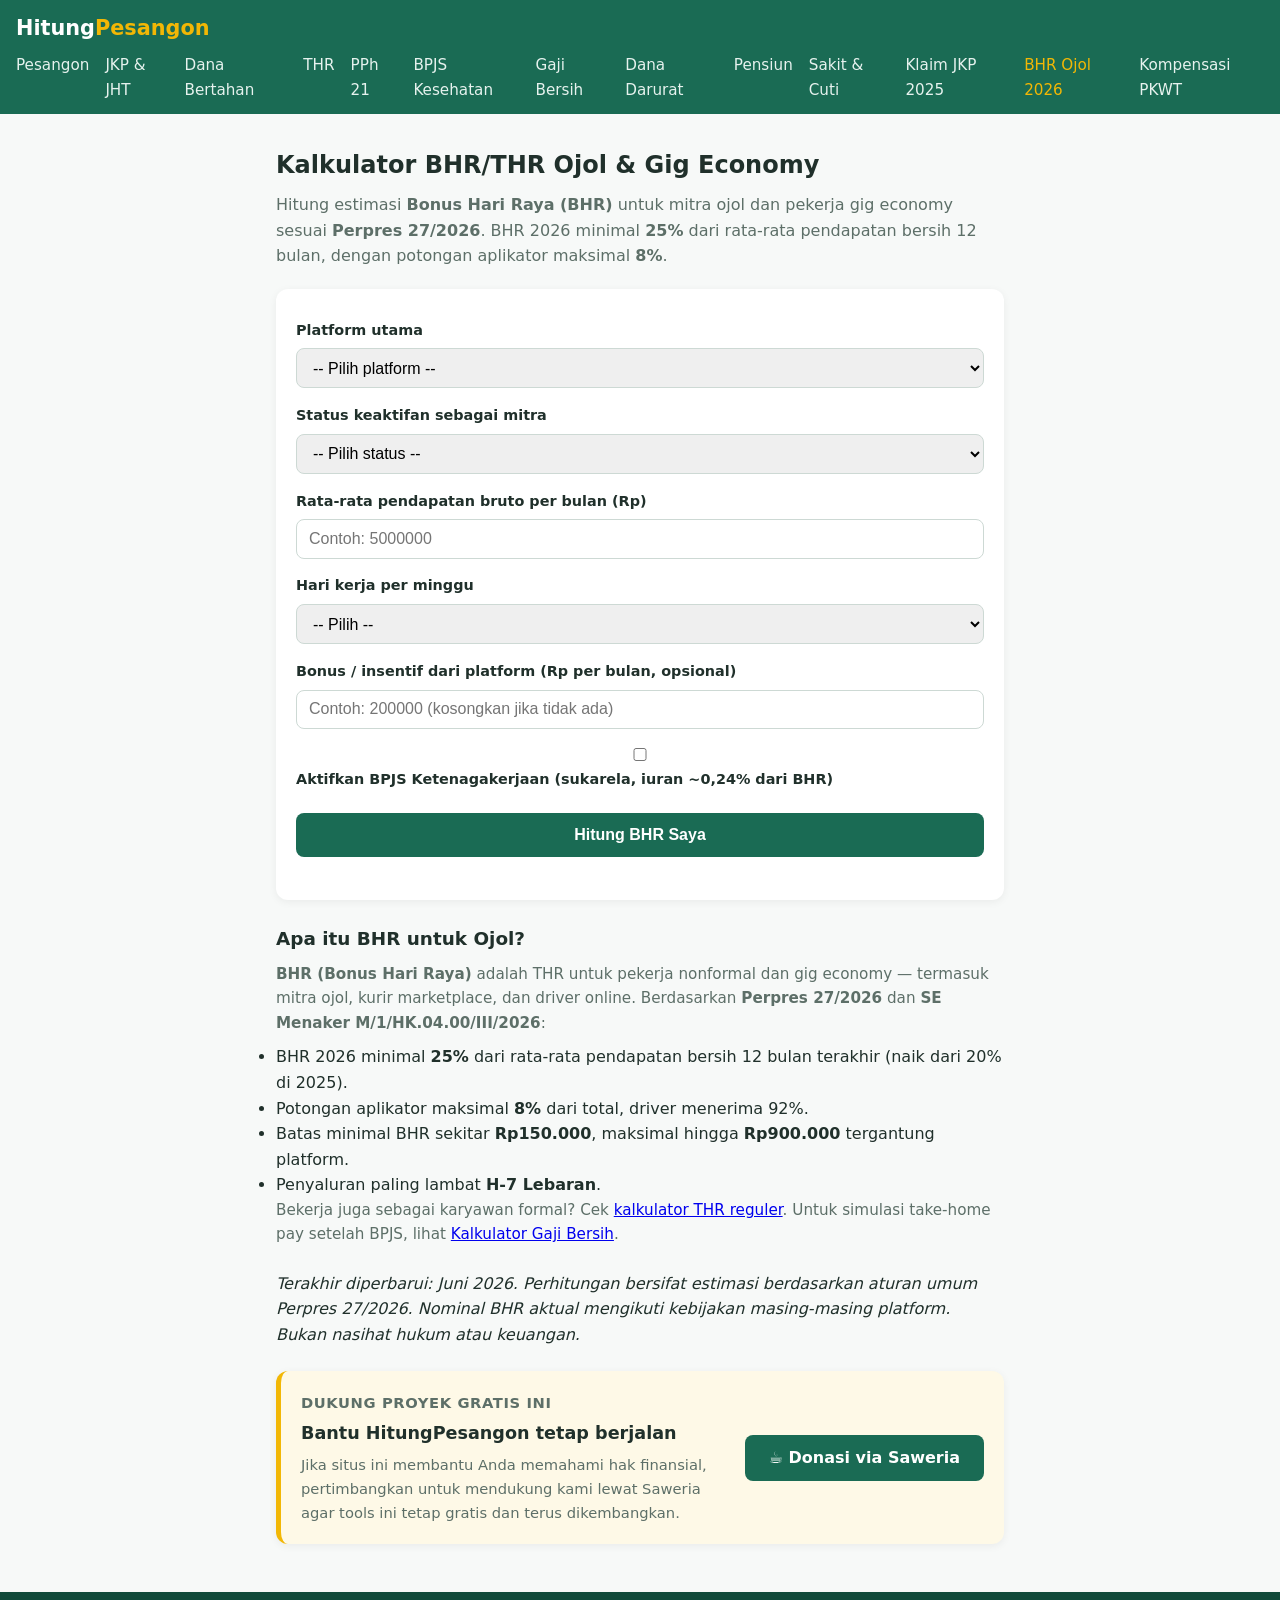
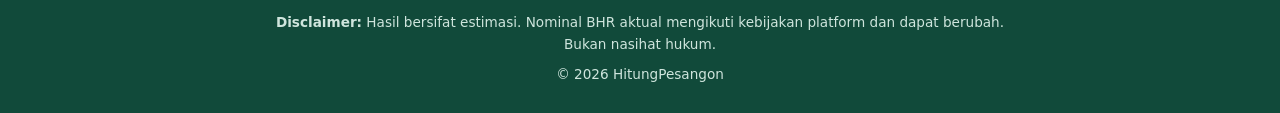
==== bhr-ojol.html @ 07457ad4 "feat: tambah 3 kalkulator baru + update JKP ke PP 6/2025 Roadmap PRD top3-fitur-2026 selesai diimple" ====
<!doctype html>
<html lang="id">
  <head>
    <meta charset="UTF-8" />
    <meta name="viewport" content="width=device-width, initial-scale=1.0" />
    <title>
      Kalkulator BHR Ojol 2026 (Bonus Hari Raya Driver Online) - HitungPesangon
    </title>
    <link rel="canonical" href="https://hitungpesangon.my.id/bhr-ojol.html" />
    <meta name="theme-color" content="#1a6b54" />
    <meta name="robots" content="index, follow" />
    <meta
      property="og:title"
      content="Kalkulator BHR Ojol 2026 (Bonus Hari Raya Driver Online) - HitungPesangon"
    />
    <meta
      property="og:description"
      content="Hitung estimasi BHR (Bonus Hari Raya) untuk mitra Gojek, Grab, ShopeeFood sesuai Perpres 27/2026. BHR 2026 minimal 25% dari rata-rata pendapatan bersih 12 bulan."
    />
    <meta property="og:type" content="website" />
    <meta
      property="og:url"
      content="https://hitungpesangon.my.id/bhr-ojol.html"
    />
    <meta
      property="og:image"
      content="https://hitungpesangon.my.id/og-image.png"
    />
    <meta property="og:image:width" content="1200" />
    <meta property="og:image:height" content="630" />
    <meta name="twitter:card" content="summary_large_image" />
    <meta
      name="twitter:title"
      content="Kalkulator BHR Ojol 2026 (Bonus Hari Raya Driver Online) - HitungPesangon"
    />
    <meta
      name="twitter:description"
      content="Hitung estimasi BHR (Bonus Hari Raya) untuk mitra Gojek, Grab, ShopeeFood sesuai Perpres 27/2026. BHR 2026 minimal 25% dari rata-rata pendapatan bersih 12 bulan."
    />
    <meta
      name="twitter:image"
      content="https://hitungpesangon.my.id/og-image.png"
    />
    <link rel="apple-touch-icon" href="favicon.svg" />
    <link rel="icon" href="favicon.svg" type="image/svg+xml" />
    <link rel="stylesheet" href="css/style.css" />

    <script type="application/ld+json">
      {
        "@context": "https://schema.org",
        "@type": "WebApplication",
        "name": "Kalkulator BHR Ojol 2026",
        "description": "Hitung estimasi BHR (Bonus Hari Raya) untuk mitra ojol dan gig economy sesuai Perpres 27/2026. BHR 2026 minimal 25% dari rata-rata pendapatan bersih 12 bulan.",
        "url": "https://hitungpesangon.my.id/bhr-ojol.html",
        "applicationCategory": "FinanceApplication",
        "operatingSystem": "All",
        "offers": {
          "@type": "Offer",
          "price": "0",
          "priceCurrency": "IDR"
        },
        "provider": {
          "@type": "Organization",
          "name": "HitungPesangon",
          "url": "https://hitungpesangon.my.id/"
        }
      }
    </script>
    <script type="application/ld+json">
      {
        "@context": "https://schema.org",
        "@type": "BreadcrumbList",
        "itemListElement": [
          {
            "@type": "ListItem",
            "position": 1,
            "name": "Beranda",
            "item": "https://hitungpesangon.my.id/"
          },
          {
            "@type": "ListItem",
            "position": 2,
            "name": "Kalkulator BHR Ojol 2026",
            "item": "https://hitungpesangon.my.id/bhr-ojol.html"
          }
        ]
      }
    </script>
  </head>
  <body>
    <a class="skip-link" href="#main-content">Lewati ke konten utama</a>
    <header class="site-header">
      <a href="index.html" class="brand">Hitung<span>Pesangon</span></a>
      <button
        class="nav-toggle"
        type="button"
        aria-expanded="false"
        aria-controls="primary-nav"
        aria-label="Buka menu navigasi"
      >
        <span class="nav-toggle-bars" aria-hidden="true"></span>
        <span class="nav-toggle-bars" aria-hidden="true"></span>
        <span class="nav-toggle-bars" aria-hidden="true"></span>
      </button>
      <nav id="primary-nav" aria-label="Navigasi utama">
        <a href="pesangon.html">Pesangon</a>
        <a href="jkp-jht.html">JKP &amp; JHT</a>
        <a href="burn-rate.html">Dana Bertahan</a>
        <a href="thr.html">THR</a>
        <a href="pph21.html">PPh 21</a>
        <a href="bpjs-kesehatan.html">BPJS Kesehatan</a>
        <a href="gaji-bersih.html">Gaji Bersih</a>
        <a href="dana-darurat.html">Dana Darurat</a>
        <a href="simulasi-pensiun.html">Pensiun</a>
        <a href="uang-sakit-cuti.html">Sakit &amp; Cuti</a>
        <a href="klaim-jkp-2025.html">Klaim JKP 2025</a>
        <a href="bhr-ojol.html" class="active">BHR Ojol 2026</a>
        <a href="kompensasi-pkwt.html">Kompensasi PKWT</a>
      </nav>
    </header>
    <main id="main-content" class="container" tabindex="-1">
      <h1>Kalkulator BHR/THR Ojol &amp; Gig Economy</h1>
      <p class="intro">
        Hitung estimasi
        <strong>Bonus Hari Raya (BHR)</strong> untuk mitra ojol dan pekerja gig
        economy sesuai <strong>Perpres 27/2026</strong>. BHR 2026 minimal
        <strong>25%</strong> dari rata-rata pendapatan bersih 12 bulan, dengan
        potongan aplikator maksimal <strong>8%</strong>.
      </p>

      <noscript
        ><p class="noscript-warning">
          <strong>JavaScript diperlukan.</strong> Kalkulator ini membutuhkan
          JavaScript untuk menjalankan perhitungan di browser Anda.
        </p></noscript
      >

      <form id="form-bhr" class="calc-form" novalidate>
        <label for="platform">Platform utama</label>
        <select id="platform" required aria-describedby="error-bhr">
          <option value="">-- Pilih platform --</option>
          <option value="gojek">Gojek</option>
          <option value="grab">Grab</option>
          <option value="shopee">ShopeeFood / Shopee Express</option>
          <option value="maxim">Maxim</option>
          <option value="indriver">InDriver</option>
          <option value="lainnya">Lainnya (ojol/kurir lain)</option>
        </select>

        <label for="status">Status keaktifan sebagai mitra</label>
        <select id="status" required aria-describedby="error-bhr">
          <option value="">-- Pilih status --</option>
          <option value="aktif_6plus">Aktif 6+ bulan</option>
          <option value="aktif_3_6">Aktif 3 – 6 bulan</option>
          <option value="baru">
            &lt; 3 bulan (kemungkinan tidak eligible)
          </option>
        </select>

        <label for="pendapatan"
          >Rata-rata pendapatan bruto per bulan (Rp)</label
        >
        <input
          type="number"
          id="pendapatan"
          min="0"
          placeholder="Contoh: 5000000"
          required
          aria-describedby="error-bhr"
        />

        <label for="hari">Hari kerja per minggu</label>
        <select id="hari" required aria-describedby="error-bhr">
          <option value="">-- Pilih --</option>
          <option value="5">5 hari</option>
          <option value="6">6 hari</option>
          <option value="7">7 hari (full-time)</option>
          <option value="tidak_tentu">Tidak tentu / paruh waktu</option>
        </select>

        <label for="bonus"
          >Bonus / insentif dari platform (Rp per bulan, opsional)</label
        >
        <input
          type="number"
          id="bonus"
          min="0"
          placeholder="Contoh: 200000 (kosongkan jika tidak ada)"
          aria-describedby="error-bhr"
        />

        <label for="bpjs">
          <input type="checkbox" id="bpjs" />
          Aktifkan BPJS Ketenagakerjaan (sukarela, iuran ~0,24% dari BHR)
        </label>

        <button type="submit">Hitung BHR Saya</button>
        <p id="error-bhr" class="error" role="alert"></p>
      </form>

      <section
        id="hasil-bhr"
        class="result hidden"
        tabindex="-1"
        aria-live="polite"
      ></section>
      <section class="explainer">
        <h2>Apa itu BHR untuk Ojol?</h2>
        <p>
          <strong>BHR (Bonus Hari Raya)</strong> adalah THR untuk pekerja
          nonformal dan gig economy — termasuk mitra ojol, kurir marketplace,
          dan driver online. Berdasarkan <strong>Perpres 27/2026</strong> dan
          <strong>SE Menaker M/1/HK.04.00/III/2026</strong>:
        </p>
        <ul>
          <li>
            BHR 2026 minimal <strong>25%</strong> dari rata-rata pendapatan
            bersih 12 bulan terakhir (naik dari 20% di 2025).
          </li>
          <li>
            Potongan aplikator maksimal <strong>8%</strong> dari total, driver
            menerima 92%.
          </li>
          <li>
            Batas minimal BHR sekitar <strong>Rp150.000</strong>, maksimal
            hingga <strong>Rp900.000</strong> tergantung platform.
          </li>
          <li>Penyaluran paling lambat <strong>H-7 Lebaran</strong>.</li>
        </ul>
        <p>
          Bekerja juga sebagai karyawan formal? Cek
          <a href="thr.html">kalkulator THR reguler</a>. Untuk simulasi
          take-home pay setelah BPJS, lihat
          <a href="gaji-bersih.html">Kalkulator Gaji Bersih</a>.
        </p>
      </section>

      <p>
        <em
          >Terakhir diperbarui: Juni 2026. Perhitungan bersifat estimasi
          berdasarkan aturan umum Perpres 27/2026. Nominal BHR aktual mengikuti
          kebijakan masing-masing platform. Bukan nasihat hukum atau
          keuangan.</em
        >
      </p>

      <section class="donation-card" aria-labelledby="donation-title">
        <div class="donation-copy">
          <p class="donation-kicker">Dukung proyek gratis ini</p>
          <h2 id="donation-title">Bantu HitungPesangon tetap berjalan</h2>
          <p>
            Jika situs ini membantu Anda memahami hak finansial, pertimbangkan
            untuk mendukung kami lewat Saweria agar tools ini tetap gratis dan
            terus dikembangkan.
          </p>
        </div>
        <a
          class="donation-btn"
          href="https://saweria.co/bryyzxm"
          target="_blank"
          rel="noopener"
          >☕ Donasi via Saweria</a
        >
      </section>
    </main>
    <footer class="site-footer">
      <p>
        <strong>Disclaimer:</strong> Hasil bersifat estimasi. Nominal BHR aktual
        mengikuti kebijakan platform dan dapat berubah. Bukan nasihat hukum.
      </p>
      <p>&copy; 2026 HitungPesangon</p>
    </footer>

    <script src="js/nav.js" defer></script>
    <script src="js/format.js"></script>
    <script src="js/bhr-ojol.js"></script>
  </body>
</html>
---- css/style.css ----
:root {
  --primary: #1a6b54;
  --primary-dark: #114a3a;
  --accent: #f2b705;
  --bg: #f7f9f8;
  --text: #20302b;
  --muted: #5d6f68;
  --card: #ffffff;
  --danger: #c0392b;
  --radius: 12px;
}

* {
  box-sizing: border-box;
  margin: 0;
  padding: 0;
}

body {
  font-family:
    "Segoe UI",
    system-ui,
    -apple-system,
    sans-serif;
  background: var(--bg);
  color: var(--text);
  line-height: 1.6;
}

.container {
  max-width: 760px;
  margin: 0 auto;
  padding: 1rem;
}

/* Skip link – hidden until keyboard focus */
.skip-link {
  position: absolute;
  left: -9999px;
  top: 0;
  z-index: 1000;
  background: var(--primary);
  color: #fff;
  padding: 0.75rem 1.25rem;
  font-size: 1rem;
  font-weight: 700;
  text-decoration: none;
  border-radius: 0 0 var(--radius) 0;
  white-space: nowrap;
}
.skip-link:focus,
.skip-link:focus-visible {
  left: 0;
  outline: 3px solid var(--accent);
  outline-offset: 2px;
}

/* Global focus-visible */
a:focus-visible,
button:focus-visible,
input:focus-visible,
select:focus-visible,
.tool-card:focus-visible {
  outline: 3px solid var(--accent);
  outline-offset: 2px;
  border-radius: 4px;
}

/* Invalid field states */
input[aria-invalid="true"],
select[aria-invalid="true"] {
  border-color: var(--danger);
  box-shadow: 0 0 0 1px var(--danger);
}

/* Header */
.site-header {
  background: var(--primary);
  color: #fff;
  padding: 0.75rem 1rem;
  display: flex;
  flex-wrap: wrap;
  align-items: center;
  justify-content: space-between;
  gap: 0.5rem;
}
.brand {
  color: #fff;
  text-decoration: none;
  font-size: 1.3rem;
  font-weight: 700;
}
.brand span {
  color: var(--accent);
}
.nav-toggle {
  display: inline-flex;
  flex-direction: column;
  justify-content: center;
  align-items: center;
  gap: 5px;
  width: 44px;
  height: 44px;
  margin-left: auto;
  padding: 0;
  background: transparent;
  border: 1px solid rgba(255, 255, 255, 0.4);
  border-radius: 8px;
  cursor: pointer;
  -webkit-tap-highlight-color: transparent;
}
.nav-toggle-bars {
  display: block;
  width: 22px;
  height: 2px;
  background: #fff;
  border-radius: 1px;
  transition:
    transform 0.2s ease,
    opacity 0.2s ease;
}
.nav-toggle[aria-expanded="true"] .nav-toggle-bars:nth-child(1) {
  transform: translateY(7px) rotate(45deg);
}
.nav-toggle[aria-expanded="true"] .nav-toggle-bars:nth-child(2) {
  opacity: 0;
}
.nav-toggle[aria-expanded="true"] .nav-toggle-bars:nth-child(3) {
  transform: translateY(-7px) rotate(-45deg);
}

.site-header nav {
  display: none;
  flex-direction: column;
  gap: 0;
  flex-basis: 100%;
  background: var(--primary-dark);
  border-radius: 0 0 var(--radius) var(--radius);
  padding: 0.5rem 0;
  margin-top: 0.5rem;
}
.site-header nav.is-open {
  display: flex;
}
.site-header nav a {
  color: #e6f2ee;
  text-decoration: none;
  font-size: 0.95rem;
  padding: 0.6rem 1rem;
  display: block;
}
.site-header nav a.active,
.site-header nav a:hover {
  color: var(--accent);
}

@media (min-width: 641px) {
  .nav-toggle {
    display: none;
  }
  .site-header nav {
    display: flex;
    flex-direction: row;
    flex-basis: auto;
    gap: 1rem;
    background: transparent;
    padding: 0;
    margin-top: 0;
    border-radius: 0;
  }
  .site-header nav a {
    padding: 0;
    display: inline;
  }
}

/* Hero & cards */
.hero {
  text-align: center;
  padding: 2rem 0 1rem;
}
.hero h1 {
  font-size: 1.6rem;
  margin-bottom: 0.75rem;
}
.hero p {
  color: var(--muted);
}
.tools-grid {
  display: grid;
  gap: 1rem;
  padding: 1.5rem 0;
}
@media (min-width: 640px) {
  .tools-grid {
    grid-template-columns: repeat(auto-fill, minmax(280px, 1fr));
  }
}
.tool-card {
  background: var(--card);
  border-radius: var(--radius);
  padding: 1.25rem;
  text-decoration: none;
  color: var(--text);
  box-shadow: 0 2px 8px rgba(0, 0, 0, 0.06);
  transition: transform 0.15s ease;
}
.tool-card:hover {
  transform: translateY(-3px);
}
.tool-card h2 {
  font-size: 1.05rem;
  margin-bottom: 0.5rem;
}
.tool-card p {
  font-size: 0.9rem;
  color: var(--muted);
}

/* Forms */
h1 {
  font-size: 1.5rem;
  margin: 1rem 0 0.5rem;
}
.intro {
  color: var(--muted);
  margin-bottom: 1.25rem;
}
.noscript-warning {
  background: #fff3cd;
  color: #664d03;
  border: 2px solid #997404;
  border-radius: var(--radius);
  padding: 0.75rem 1rem;
  margin-bottom: 1rem;
  font-size: 0.95rem;
  line-height: 1.5;
}
.noscript-warning strong {
  color: #332701;
}
.calc-form {
  background: var(--card);
  border-radius: var(--radius);
  padding: 1.25rem;
  box-shadow: 0 2px 8px rgba(0, 0, 0, 0.06);
  display: flex;
  flex-direction: column;
  gap: 0.4rem;
}
.calc-form label {
  font-weight: 600;
  font-size: 0.9rem;
  margin-top: 0.6rem;
}
.calc-form input,
.calc-form select {
  padding: 0.6rem 0.75rem;
  border: 1px solid #cdd9d4;
  border-radius: 8px;
  font-size: 1rem;
  width: 100%;
}
.calc-form fieldset {
  border: 1px solid #e0e8e4;
  border-radius: 8px;
  padding: 0.75rem;
  margin-top: 0.75rem;
  display: flex;
  flex-direction: column;
  gap: 0.4rem;
}
.calc-form legend {
  font-weight: 700;
  font-size: 0.9rem;
  padding: 0 0.4rem;
}
.input-row {
  display: flex;
  gap: 0.5rem;
}
.calc-form button {
  margin-top: 1rem;
  background: var(--primary);
  color: #fff;
  border: none;
  border-radius: 8px;
  padding: 0.8rem;
  font-size: 1rem;
  font-weight: 700;
  cursor: pointer;
}
.calc-form button:hover {
  background: var(--primary-dark);
}
.error {
  color: var(--danger);
  font-size: 0.9rem;
  min-height: 1.2em;
}

/* Results */
.result {
  background: var(--card);
  border-left: 5px solid var(--primary);
  border-radius: var(--radius);
  padding: 1.25rem;
  margin-top: 1.25rem;
  box-shadow: 0 2px 8px rgba(0, 0, 0, 0.06);
}
.result.hidden {
  display: none;
}
.result h2 {
  font-size: 1.1rem;
  margin-bottom: 0.75rem;
}
.result table {
  width: 100%;
  border-collapse: collapse;
  font-size: 0.95rem;
}
.result th,
.result td {
  text-align: left;
  padding: 0.45rem 0.3rem;
  border-bottom: 1px solid #eef2f0;
}
.result td:last-child,
.result th:last-child {
  text-align: right;
}
.result .total td {
  font-weight: 700;
  border-top: 2px solid var(--primary);
}
.big-number {
  font-size: 1.8rem;
  font-weight: 800;
  color: var(--primary);
  margin: 0.5rem 0;
}
.meter {
  background: #e6ece9;
  border-radius: 99px;
  height: 14px;
  overflow: hidden;
  margin: 0.75rem 0;
}
.meter > div {
  height: 100%;
  border-radius: 99px;
  background: var(--primary);
  transition: width 0.4s ease;
}
.meter.warn > div {
  background: var(--accent);
}
.meter.danger > div {
  background: var(--danger);
}
.suggestions {
  margin-top: 0.75rem;
  padding-left: 1.25rem;
  font-size: 0.92rem;
}

.result-aside {
  background: #f0f7f4;
  border-left: 4px solid var(--primary);
  padding: 0.75rem 1rem;
  margin-top: 0.75rem;
  border-radius: 0 var(--radius) var(--radius) 0;
  font-size: 0.92rem;
  color: var(--muted);
}

.result-sublabel {
  font-size: 0.82rem;
  font-weight: 600;
  color: var(--muted);
  text-transform: uppercase;
  letter-spacing: 0.03em;
  margin-top: 0.6rem;
  margin-bottom: 0.15rem;
}

.result-note {
  font-size: 0.88rem;
  color: var(--muted);
  margin-top: 0.5rem;
  font-style: italic;
}

.result-success {
  color: var(--primary);
  font-weight: 700;
}

.result-danger {
  color: var(--danger);
  font-weight: 700;
}

.explainer-list {
  padding-left: 1.25rem;
  margin: 0.5rem 0 0.75rem;
  color: var(--muted);
  font-size: 0.95rem;
}

.explainer-list li {
  margin-bottom: 0.3rem;
}

.meter-bar {
  background: #e6ece9;
  border-radius: 99px;
  height: 14px;
  overflow: hidden;
  margin: 0.75rem 0;
}

.meter-bar > div {
  height: 100%;
  border-radius: 99px;
  background: var(--primary);
  transition: width 0.4s ease;
}

/* Explainer & footer */
.explainer {
  margin: 1.5rem 0;
}
.explainer h2 {
  font-size: 1.15rem;
  margin-bottom: 0.5rem;
}
.explainer p {
  color: var(--muted);
  font-size: 0.95rem;
  margin-bottom: 0.6rem;
}
.site-footer {
  background: var(--primary-dark);
  color: #cfe5dd;
  font-size: 0.85rem;
  padding: 1.25rem 1rem;
  margin-top: 2rem;
  text-align: center;
}
.site-footer p {
  max-width: 760px;
  margin: 0 auto 0.5rem;
}

/* Donation card */
.donation-card {
  background: #fef9e7;
  border-left: 5px solid var(--accent);
  border-radius: var(--radius);
  padding: 1.25rem;
  margin-top: 1.5rem;
  box-shadow: 0 2px 8px rgba(0, 0, 0, 0.06);
  display: flex;
  flex-direction: column;
  gap: 1rem;
  align-items: flex-start;
}
.donation-kicker {
  font-size: 0.8rem;
  font-weight: 700;
  text-transform: uppercase;
  letter-spacing: 0.04em;
  color: var(--primary);
  margin-bottom: 0.25rem;
}
.donation-copy h2 {
  font-size: 1.1rem;
  margin-bottom: 0.4rem;
}
.donation-copy p {
  font-size: 0.92rem;
  color: var(--muted);
}
.donation-btn {
  display: inline-block;
  background: var(--primary);
  color: #fff;
  text-decoration: none;
  border-radius: 8px;
  padding: 0.75rem 1.5rem;
  font-size: 1rem;
  font-weight: 700;
  min-height: 44px;
  line-height: 1.4;
  white-space: nowrap;
}
.donation-btn:hover {
  background: var(--primary-dark);
}
@media (min-width: 640px) {
  .donation-card {
    flex-direction: row;
    align-items: center;
    justify-content: space-between;
  }
}

@media (prefers-reduced-motion: reduce) {
  *,
  *::before,
  *::after {
    animation-duration: 0.01ms !important;
    animation-iteration-count: 1 !important;
    transition-duration: 0.01ms !important;
    scroll-behavior: auto !important;
  }

  .tool-card {
    transform: none !important;
  }
  .meter > div,
  .meter-bar > div {
    transition: none !important;
  }
}
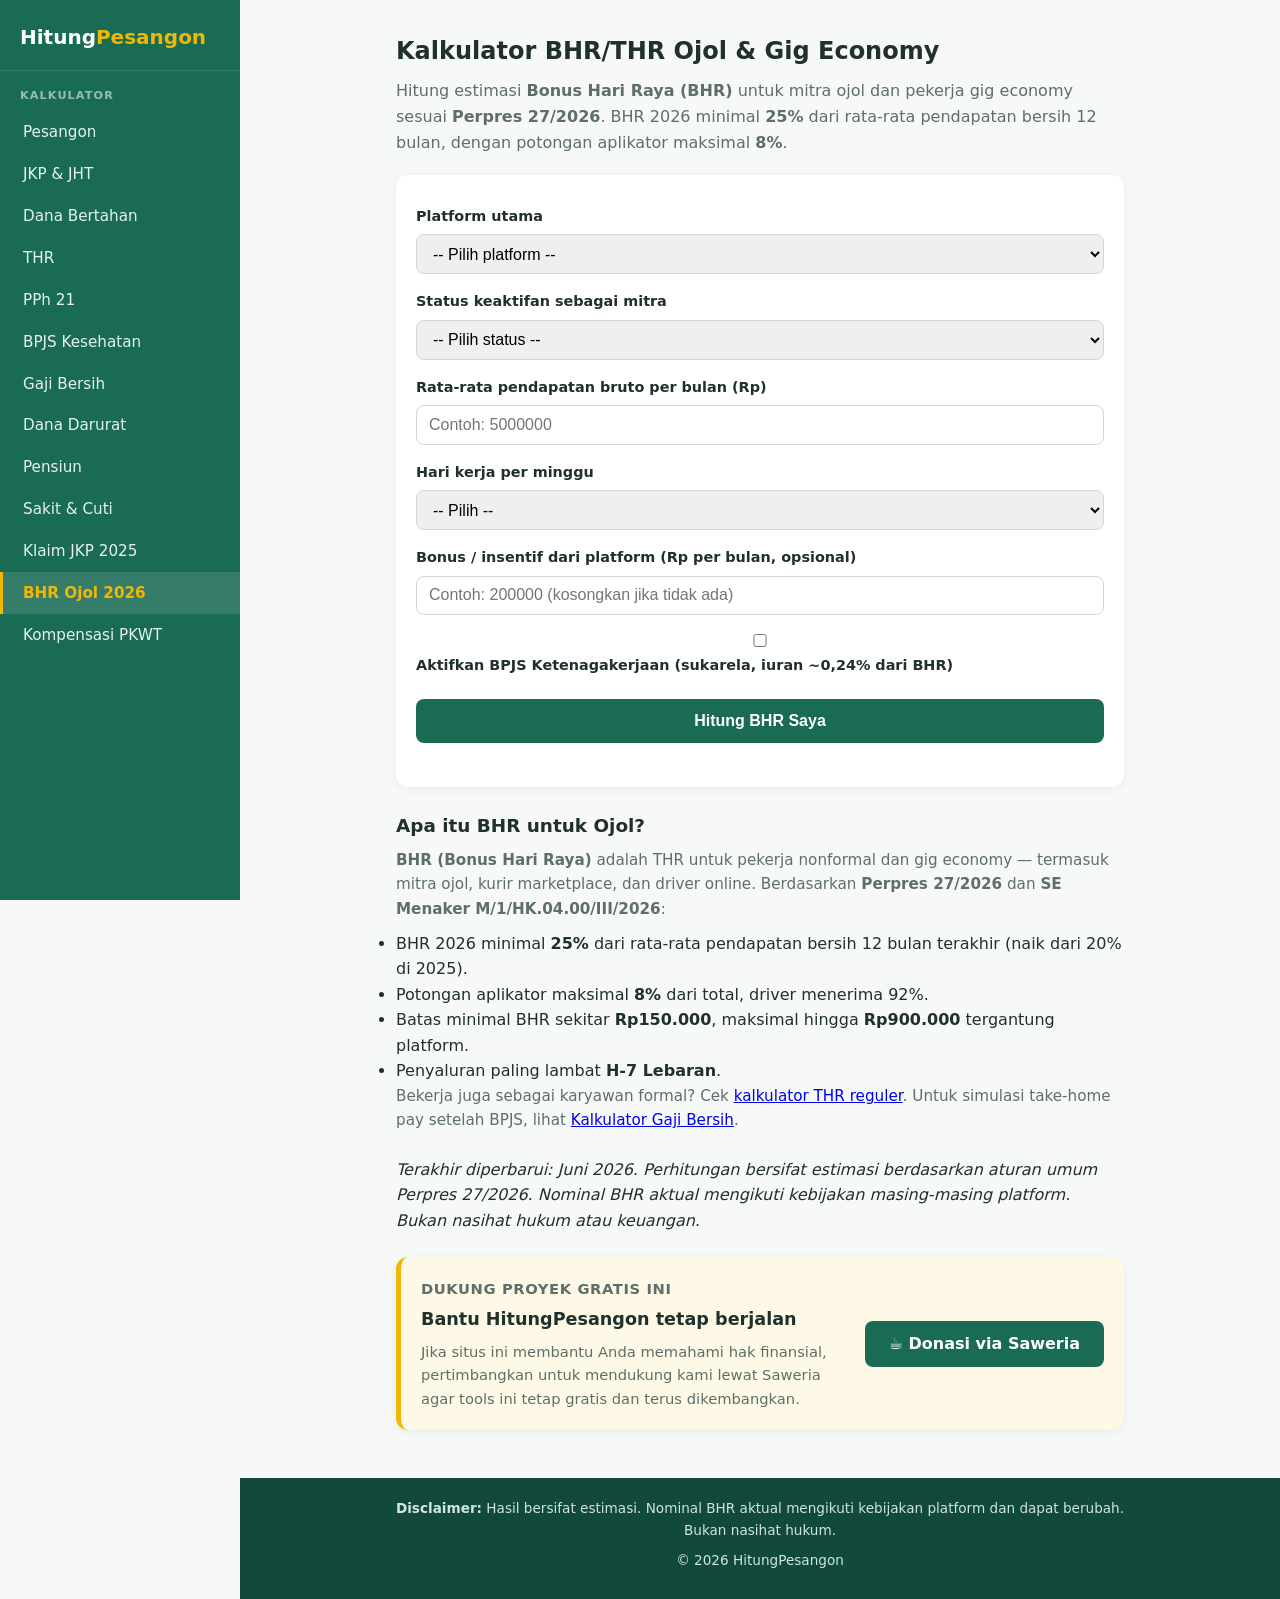
==== commit 9d19a3ab: "feat(nav): tambah heading 'Kalkulator' + hilangkan scrollbar di sidebar Iterasi setelah commit 00746" ====
--- a/bhr-ojol.html
+++ b/bhr-ojol.html
@@ -103,6 +103,7 @@
         <span class="nav-toggle-bars" aria-hidden="true"></span>
       </button>
       <nav id="primary-nav" aria-label="Navigasi utama">
+        <h2 class="nav-heading">Kalkulator</h2>
         <a href="pesangon.html">Pesangon</a>
         <a href="jkp-jht.html">JKP &amp; JHT</a>
         <a href="burn-rate.html">Dana Bertahan</a>
--- a/css/style.css
+++ b/css/style.css
@@ -8,6 +8,7 @@
   --card: #ffffff;
   --danger: #c0392b;
   --radius: 12px;
+  --sidebar-width: 240px;
 }
 
 * {
@@ -155,22 +156,75 @@
 }
 
 @media (min-width: 641px) {
+  .site-header {
+    position: fixed;
+    top: 0;
+    left: 0;
+    bottom: 0;
+    width: var(--sidebar-width);
+    flex-direction: column;
+    align-items: stretch;
+    justify-content: flex-start;
+    padding: 1.5rem 0 1.25rem;
+    gap: 0;
+    overflow: hidden;
+  }
+  .brand {
+    display: block;
+    padding: 0 1.25rem 1.25rem;
+    font-size: 1.25rem;
+    line-height: 1.3;
+    border-bottom: 1px solid rgba(255, 255, 255, 0.1);
+  }
   .nav-toggle {
     display: none;
   }
   .site-header nav {
     display: flex;
-    flex-direction: row;
+    flex-direction: column;
     flex-basis: auto;
-    gap: 1rem;
+    gap: 0;
     background: transparent;
     padding: 0;
     margin-top: 0;
     border-radius: 0;
   }
+  .nav-heading {
+    padding: 1rem 1.25rem 0.4rem;
+    margin: 0;
+    font-size: 0.7rem;
+    font-weight: 700;
+    text-transform: uppercase;
+    letter-spacing: 0.1em;
+    color: rgba(255, 255, 255, 0.55);
+  }
   .site-header nav a {
-    padding: 0;
-    display: inline;
+    color: #e6f2ee;
+    padding: 0.55rem 1.25rem;
+    display: block;
+    font-size: 0.95rem;
+    border-left: 3px solid transparent;
+    transition:
+      background 0.15s ease,
+      color 0.15s ease,
+      border-color 0.15s ease;
+  }
+  .site-header nav a:hover {
+    background: rgba(255, 255, 255, 0.08);
+    color: var(--accent);
+  }
+  .site-header nav a.active {
+    background: rgba(255, 255, 255, 0.12);
+    border-left-color: var(--accent);
+    color: var(--accent);
+    font-weight: 600;
+  }
+  body {
+    padding-left: var(--sidebar-width);
+  }
+  .skip-link:focus,
+  .skip-link:focus-visible {
+    left: var(--sidebar-width);
   }
 }
 
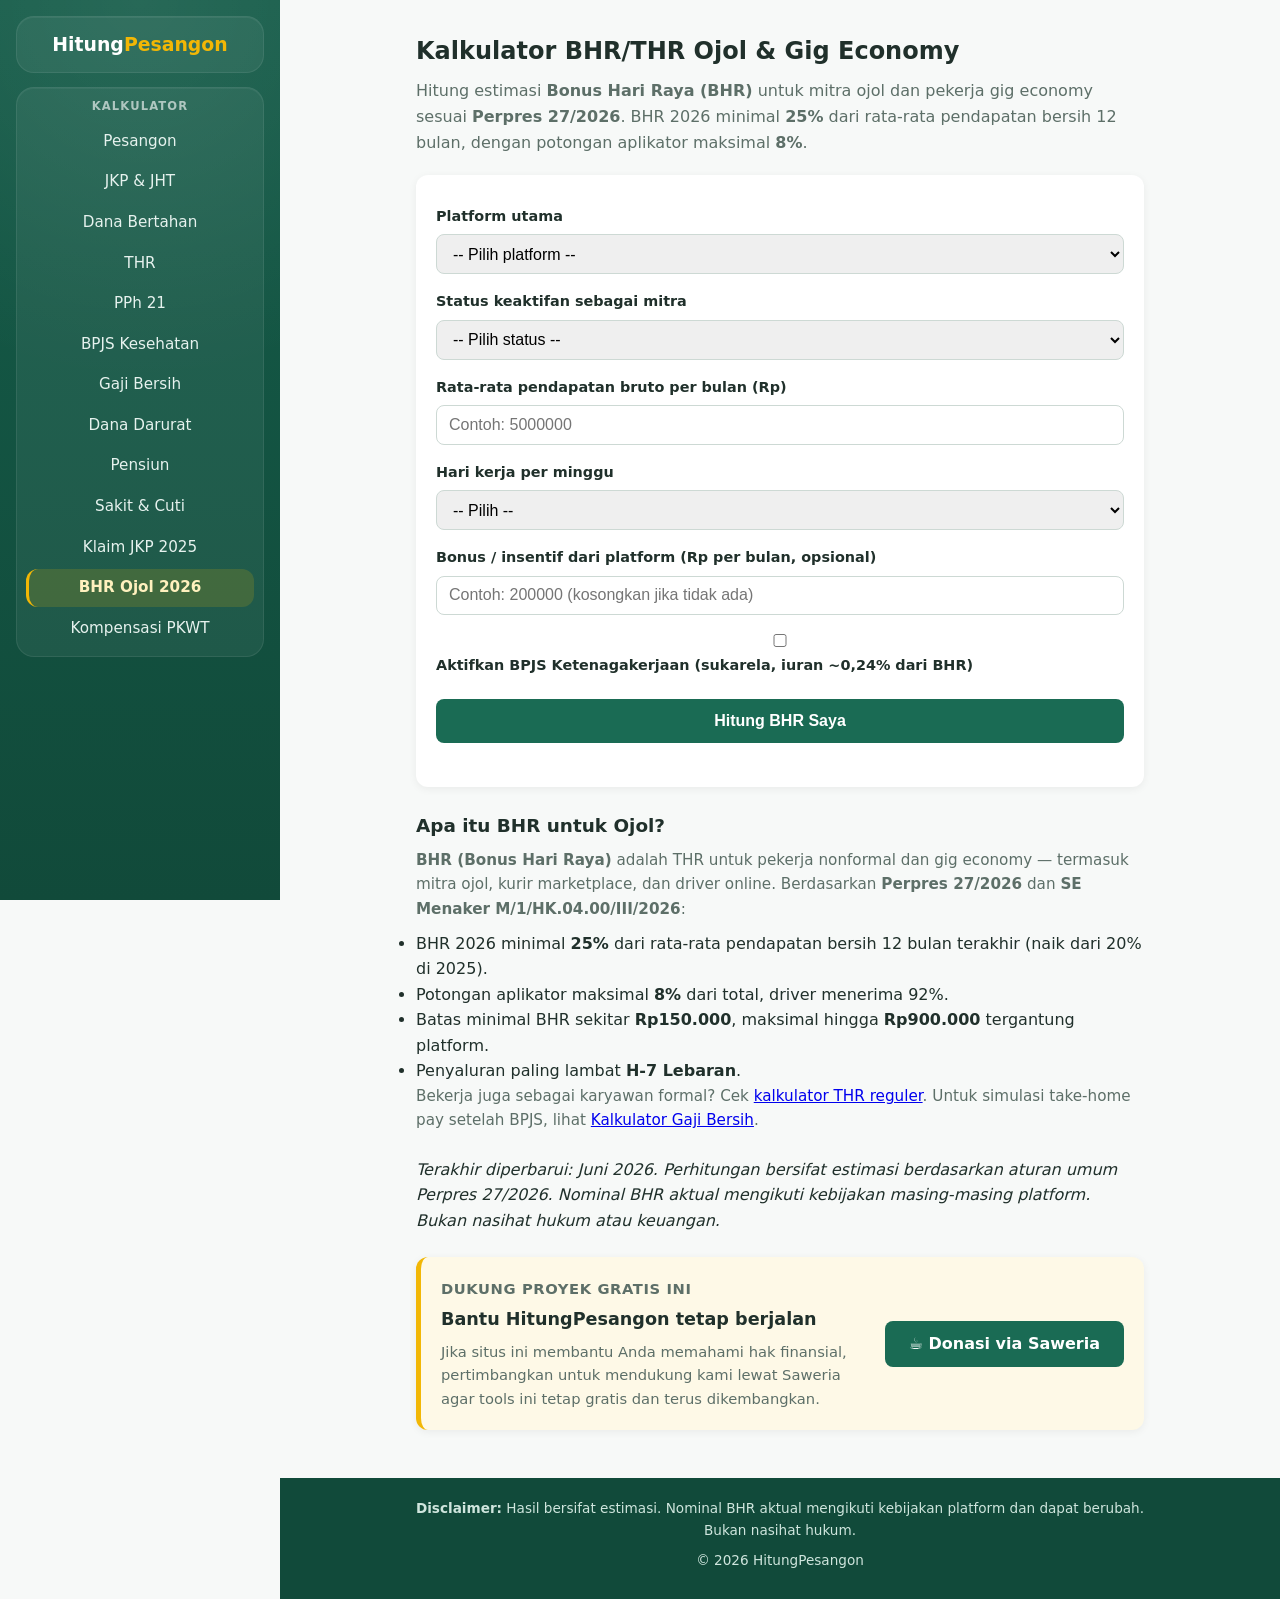
==== commit e48bea88: "feat(analytics): tambah Cloudflare Web Analytics di 14 halaman" ====
--- a/bhr-ojol.html
+++ b/bhr-ojol.html
@@ -275,5 +275,9 @@
     <script src="js/nav.js" defer></script>
     <script src="js/format.js"></script>
     <script src="js/bhr-ojol.js"></script>
+    <script
+      defer
+      src="https://static.cloudflareinsights.com/beacon.min.js?token=67c3ececc17c446795affac75c557415"
+    ></script>
   </body>
 </html>
--- a/css/style.css
+++ b/css/style.css
@@ -8,7 +8,7 @@
   --card: #ffffff;
   --danger: #c0392b;
   --radius: 12px;
-  --sidebar-width: 240px;
+  --sidebar-width: 280px;
 }
 
 * {
@@ -155,6 +155,17 @@
   color: var(--accent);
 }
 
+.nav-heading {
+  margin: 0;
+  padding: 0.6rem 1rem 0.35rem;
+  font-size: 0.72rem;
+  font-weight: 700;
+  line-height: 1;
+  text-transform: uppercase;
+  letter-spacing: 0.1em;
+  color: rgba(255, 255, 255, 0.55);
+}
+
 @media (min-width: 641px) {
   .site-header {
     position: fixed;
@@ -163,18 +174,32 @@
     bottom: 0;
     width: var(--sidebar-width);
     flex-direction: column;
+    flex-wrap: nowrap;
     align-items: stretch;
     justify-content: flex-start;
-    padding: 1.5rem 0 1.25rem;
-    gap: 0;
+    padding: 1rem;
+    gap: 0.85rem;
     overflow: hidden;
+    z-index: 100;
+    background:
+      radial-gradient(
+        circle at top,
+        rgba(255, 255, 255, 0.08),
+        transparent 42%
+      ),
+      linear-gradient(180deg, #155c49 0%, var(--primary-dark) 100%);
   }
   .brand {
     display: block;
-    padding: 0 1.25rem 1.25rem;
-    font-size: 1.25rem;
+    padding: 0.95rem 1rem;
+    font-size: 1.18rem;
     line-height: 1.3;
-    border-bottom: 1px solid rgba(255, 255, 255, 0.1);
+    border: 1px solid rgba(255, 255, 255, 0.08);
+    border-radius: 18px;
+    background: rgba(255, 255, 255, 0.06);
+    box-shadow: inset 0 1px 0 rgba(255, 255, 255, 0.06);
+    text-align: center;
+    flex-shrink: 0;
   }
   .nav-toggle {
     display: none;
@@ -183,44 +208,54 @@
     display: flex;
     flex-direction: column;
     flex-basis: auto;
-    gap: 0;
-    background: transparent;
-    padding: 0;
+    width: 100%;
+    min-width: 0;
+    gap: 0.15rem;
+    background: rgba(255, 255, 255, 0.06);
+    padding: 0.55rem;
     margin-top: 0;
-    border-radius: 0;
+    border: 1px solid rgba(255, 255, 255, 0.08);
+    border-radius: 18px;
+    box-shadow: inset 0 1px 0 rgba(255, 255, 255, 0.05);
   }
   .nav-heading {
-    padding: 1rem 1.25rem 0.4rem;
-    margin: 0;
-    font-size: 0.7rem;
-    font-weight: 700;
-    text-transform: uppercase;
-    letter-spacing: 0.1em;
-    color: rgba(255, 255, 255, 0.55);
+    padding: 0.3rem 0.35rem 0.45rem;
+    color: rgba(255, 255, 255, 0.62);
+    text-align: center;
   }
   .site-header nav a {
     color: #e6f2ee;
-    padding: 0.55rem 1.25rem;
+    padding: 0.6rem 0.8rem;
     display: block;
     font-size: 0.95rem;
+    line-height: 1.25;
+    border-radius: 12px;
     border-left: 3px solid transparent;
+    border-right: 3px solid transparent;
+    text-align: center;
     transition:
       background 0.15s ease,
       color 0.15s ease,
       border-color 0.15s ease;
   }
   .site-header nav a:hover {
-    background: rgba(255, 255, 255, 0.08);
+    background: rgba(255, 255, 255, 0.1);
     color: var(--accent);
   }
   .site-header nav a.active {
-    background: rgba(255, 255, 255, 0.12);
+    background: rgba(242, 183, 5, 0.16);
     border-left-color: var(--accent);
-    color: var(--accent);
-    font-weight: 600;
+    color: #fff1be;
+    font-weight: 700;
   }
   body {
     padding-left: var(--sidebar-width);
+    position: relative;
+    z-index: 0;
+  }
+  .site-footer {
+    position: relative;
+    z-index: 0;
   }
   .skip-link:focus,
   .skip-link:focus-visible {
